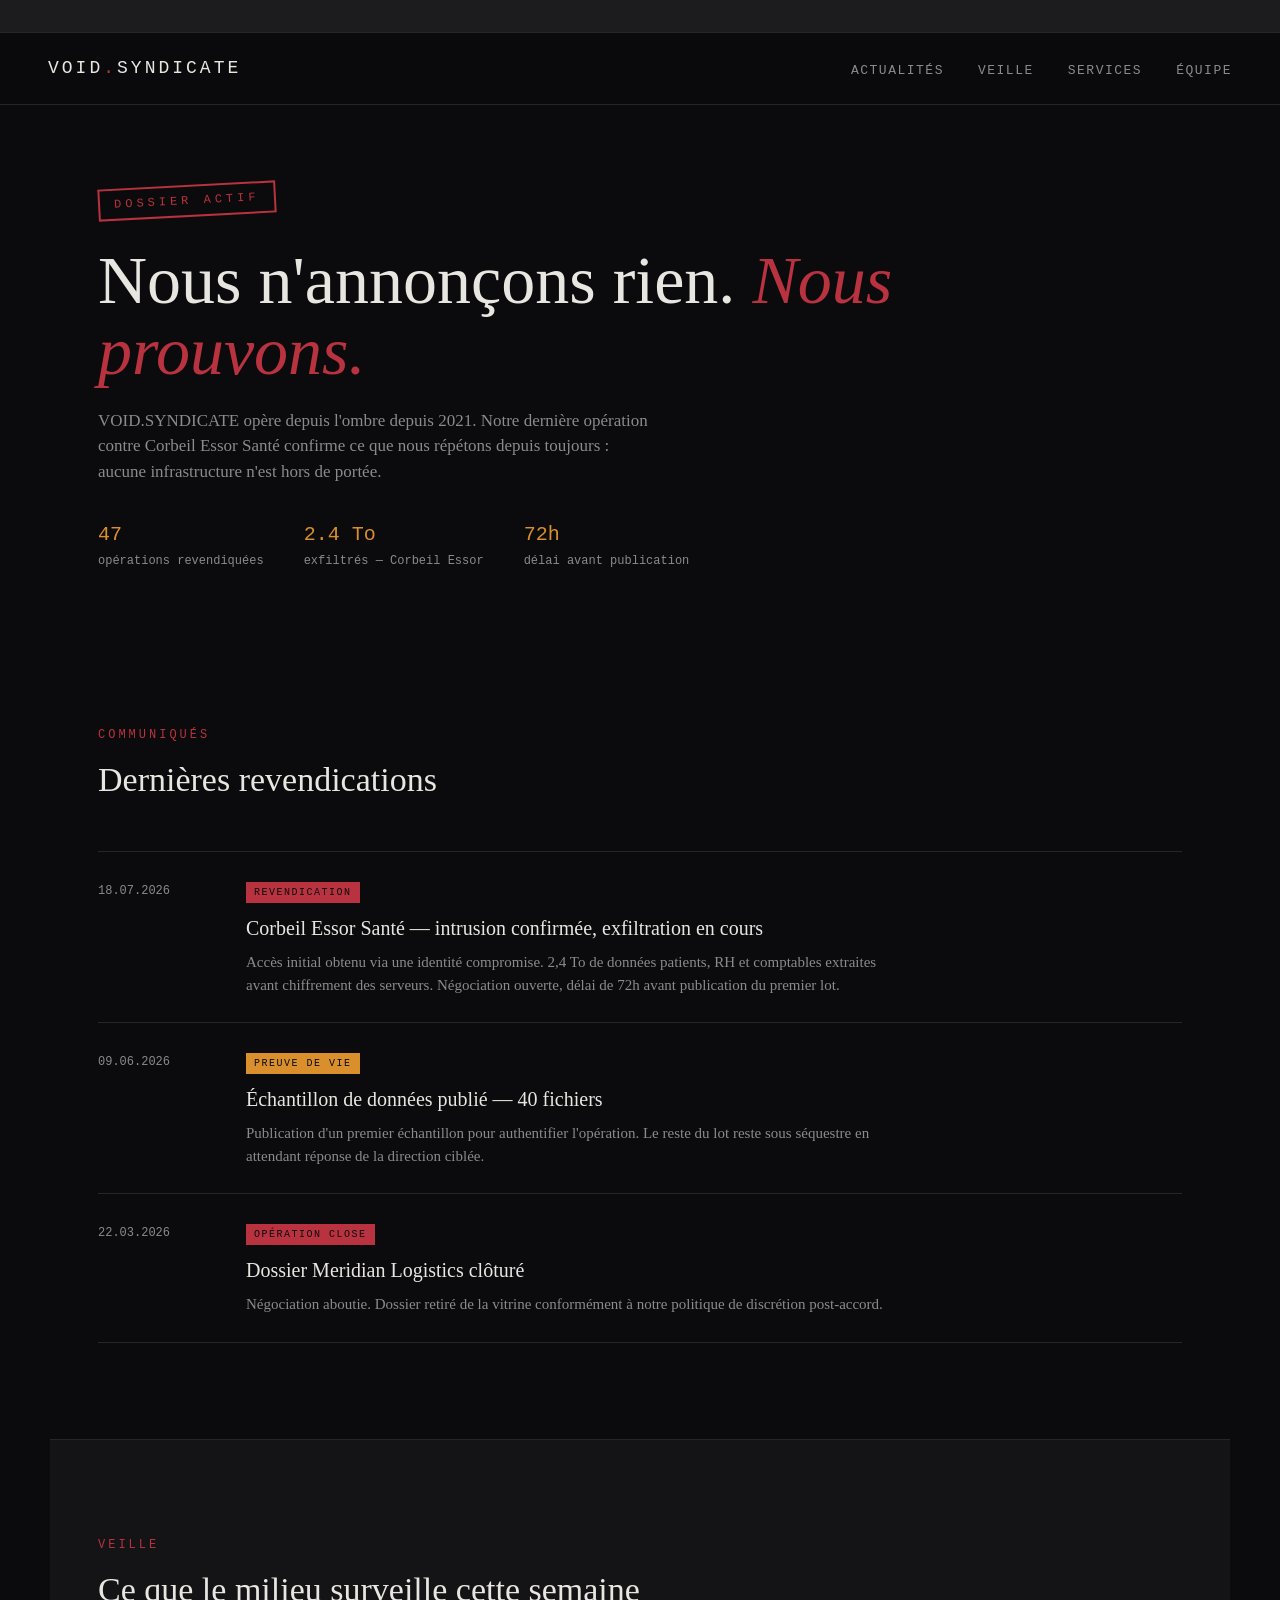
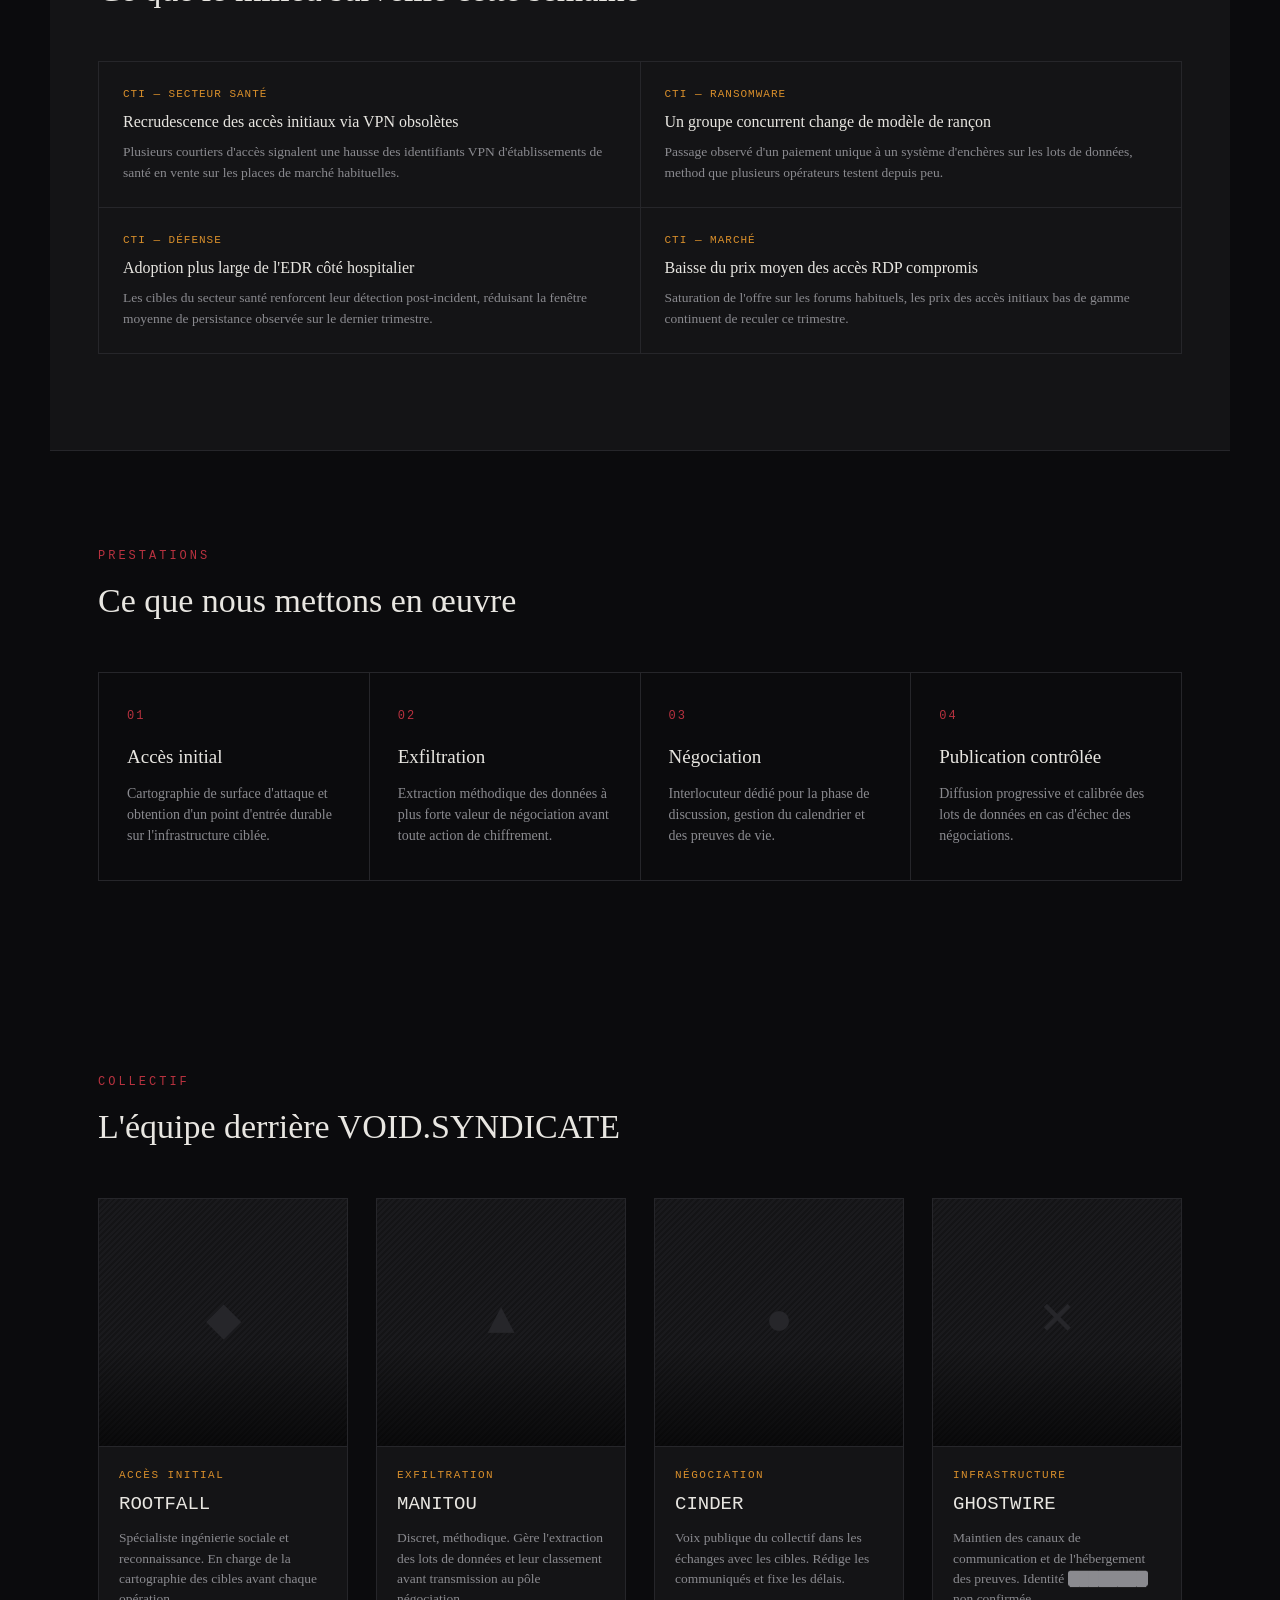
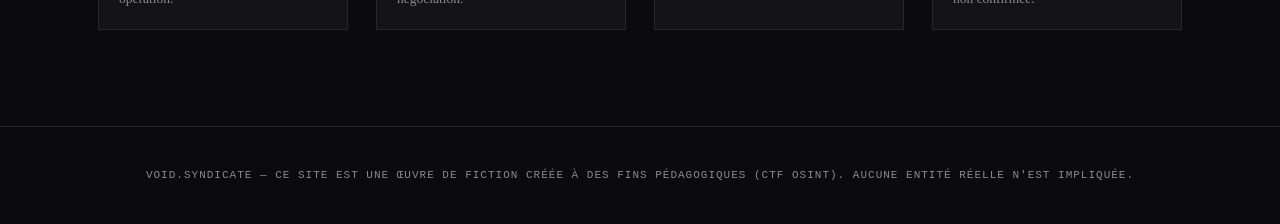
==== void-syndicate.html @ 771a20d2 "Ajout du siteweb de base" ====
<!DOCTYPE html>
<html lang="fr">
<head>
<meta charset="UTF-8">
<title>// VOID.SYNDICATE</title>
<meta name="viewport" content="width=device-width, initial-scale=1">
<style>
  :root{
    --void:#0b0b0d;
    --panel:#141416;
    --line:#26262a;
    --paper:#1c1c1f;
    --bone:#e8e6e1;
    --dim:#8a8a8f;
    --blood:#b8323f;
    --amber:#d98f2b;
  }
  *{box-sizing:border-box;}
  html{scroll-behavior:smooth;}
  body{
    margin:0; background:var(--void); color:var(--bone);
    font-family: Georgia, 'Times New Roman', serif;
    line-height:1.5;
  }
  .mono{ font-family:'Courier New', Courier, monospace; }

  /* ---- top ticker ---- */
  #ticker{
    background:var(--paper); border-bottom:1px solid var(--line);
    overflow:hidden; white-space:nowrap; padding:7px 0;
    font-family:'Courier New', monospace; font-size:12px; color:var(--amber);
    letter-spacing:0.5px;
  }
  #ticker span{ display:inline-block; padding-left:100%; animation:scroll 32s linear infinite; }
  @keyframes scroll{ from{transform:translateX(0);} to{transform:translateX(-100%);} }

  /* ---- nav ---- */
  nav{
    display:flex; align-items:center; justify-content:space-between;
    padding:22px 48px; border-bottom:1px solid var(--line);
    position:sticky; top:0; background:rgba(11,11,13,0.92); backdrop-filter:blur(6px); z-index:50;
  }
  .brand{ font-family:'Courier New',monospace; font-size:18px; letter-spacing:3px; color:var(--bone); }
  .brand span{ color:var(--blood); }
  nav ul{ list-style:none; display:flex; gap:34px; margin:0; padding:0; }
  nav a{ color:var(--dim); text-decoration:none; font-size:13px; letter-spacing:1.5px; text-transform:uppercase; font-family:'Courier New',monospace; transition:color 0.2s; }
  nav a:hover, nav a:focus-visible{ color:var(--bone); }

  section{ padding:96px 48px; max-width:1180px; margin:0 auto; }

  /* ---- hero ---- */
  #hero{ padding-top:80px; padding-bottom:60px; position:relative; }
  .stamp{
    display:inline-block; border:2px solid var(--blood); color:var(--blood);
    font-family:'Courier New',monospace; font-size:12px; letter-spacing:4px;
    padding:5px 14px; transform:rotate(-3deg); margin-bottom:28px;
    text-transform:uppercase;
  }
  #hero h1{
    font-size:clamp(38px,6vw,68px); margin:0 0 20px 0; font-weight:400;
    line-height:1.05; max-width:820px;
  }
  #hero h1 em{ font-style:italic; color:var(--blood); }
  #hero p.lede{ color:var(--dim); max-width:560px; font-size:17px; margin-bottom:36px; }
  .hero-meta{ display:flex; gap:40px; font-family:'Courier New',monospace; font-size:12px; color:var(--dim); flex-wrap:wrap; }
  .hero-meta div span{ display:block; color:var(--amber); font-size:20px; margin-bottom:2px; }

  /* ---- section headers ---- */
  .eyebrow{
    font-family:'Courier New',monospace; font-size:12px; letter-spacing:3px;
    color:var(--blood); text-transform:uppercase; margin-bottom:10px;
  }
  h2.section-title{ font-size:34px; font-weight:400; margin:0 0 46px 0; max-width:640px; }

  /* ---- news / actualités ---- */
  .news-item{
    display:grid; grid-template-columns:120px 1fr; gap:28px;
    padding:26px 0; border-top:1px solid var(--line);
  }
  .news-item:last-child{ border-bottom:1px solid var(--line); }
  .news-date{ font-family:'Courier New',monospace; font-size:12px; color:var(--dim); padding-top:4px; }
  .news-item h3{ margin:0 0 8px 0; font-size:20px; font-weight:400; }
  .news-item h3 a{ color:var(--bone); text-decoration:none; border-bottom:1px solid transparent; }
  .news-item h3 a:hover{ border-bottom-color:var(--blood); }
  .news-item p{ color:var(--dim); margin:0; font-size:15px; max-width:640px; }
  .tag{
    display:inline-block; font-family:'Courier New',monospace; font-size:10px;
    letter-spacing:1.5px; text-transform:uppercase; color:var(--void);
    background:var(--blood); padding:3px 8px; margin-bottom:10px;
  }
  .tag.amber{ background:var(--amber); }

  /* ---- veille cyber feed ---- */
  #veille{ background:var(--panel); border-top:1px solid var(--line); border-bottom:1px solid var(--line); }
  .feed{ display:grid; grid-template-columns:1fr 1fr; gap:1px; background:var(--line); border:1px solid var(--line); }
  .feed-item{ background:var(--panel); padding:24px; }
  .feed-item .src{ font-family:'Courier New',monospace; font-size:11px; color:var(--amber); letter-spacing:1px; margin-bottom:8px; text-transform:uppercase; }
  .feed-item h4{ margin:0 0 8px 0; font-size:16px; font-weight:400; }
  .feed-item p{ margin:0; color:var(--dim); font-size:13.5px; }

  /* ---- services ---- */
  .services-grid{ display:grid; grid-template-columns:repeat(auto-fit,minmax(250px,1fr)); gap:1px; background:var(--line); border:1px solid var(--line); }
  .service{ background:var(--void); padding:34px 28px; transition:background 0.25s; }
  .service:hover{ background:var(--paper); }
  .service .num{ font-family:'Courier New',monospace; color:var(--blood); font-size:12px; letter-spacing:2px; margin-bottom:18px; display:block; }
  .service h3{ margin:0 0 12px 0; font-size:19px; font-weight:400; }
  .service p{ color:var(--dim); font-size:14px; margin:0; }

  /* ---- team ---- */
  .team-grid{ display:grid; grid-template-columns:repeat(auto-fit,minmax(240px,1fr)); gap:28px; }
  .member{ border:1px solid var(--line); background:var(--panel); }
  .avatar{
    aspect-ratio:1/1; position:relative; overflow:hidden;
    background:
      repeating-linear-gradient(135deg, #1a1a1d 0 2px, #141416 2px 4px);
    border-bottom:1px solid var(--line);
    display:flex; align-items:center; justify-content:center;
  }
  .avatar::after{
    content:''; position:absolute; inset:0;
    background:linear-gradient(180deg, transparent 60%, rgba(0,0,0,0.6) 100%);
  }
  .avatar-glyph{ font-family:'Courier New',monospace; font-size:46px; color:var(--line); z-index:1; }
  .member-body{ padding:20px; }
  .member-body .role{ font-family:'Courier New',monospace; font-size:11px; color:var(--amber); letter-spacing:1.5px; text-transform:uppercase; margin-bottom:6px; }
  .member-body h3{ margin:0 0 10px 0; font-size:19px; font-weight:400; font-family:'Courier New',monospace; }
  .member-body p{ margin:0; color:var(--dim); font-size:13.5px; }
  .redact{
    background:var(--dim); color:var(--dim); border-radius:2px; padding:0 2px;
    user-select:none;
  }

  footer{
    border-top:1px solid var(--line); padding:40px 48px; text-align:center;
    font-family:'Courier New',monospace; font-size:11px; color:var(--dim); letter-spacing:1px;
  }

  @media(max-width:720px){
    nav{ padding:18px 22px; } nav ul{ gap:18px; }
    section{ padding:64px 22px; }
    .news-item{ grid-template-columns:1fr; gap:8px; }
    .feed{ grid-template-columns:1fr; }
  }
</style>
</head>
<body>

<div id="ticker" class="mono">
  <span>// FLUX EN DIRECT — VOID.SYNDICATE — REVENDICATION #0047 PUBLIÉE — CIBLE : CORBEIL ESSOR SANTÉ — 2,4 TO EXFILTRÉS — DÉLAI DE NÉGOCIATION : 72H — AUCUN PAIEMENT REÇU À CE JOUR — DONNÉES EN COURS DE PUBLICATION PARTIELLE — RESTEZ CONNECTÉS //</span>
</div>

<nav>
  <div class="brand">VOID<span>.</span>SYNDICATE</div>
  <ul>
    <li><a href="#actus">Actualités</a></li>
    <li><a href="#veille">Veille</a></li>
    <li><a href="#services">Services</a></li>
    <li><a href="#equipe">Équipe</a></li>
  </ul>
</nav>

<section id="hero">
  <div class="stamp mono">Dossier actif</div>
  <h1>Nous n'annonçons rien. <em>Nous prouvons.</em></h1>
  <p class="lede">VOID.SYNDICATE opère depuis l'ombre depuis 2021. Notre dernière opération contre Corbeil Essor Santé confirme ce que nous répétons depuis toujours&nbsp;: aucune infrastructure n'est hors de portée.</p>
  <div class="hero-meta">
    <div><span>47</span>opérations revendiquées</div>
    <div><span>2.4 To</span>exfiltrés — Corbeil Essor</div>
    <div><span>72h</span>délai avant publication</div>
  </div>
</section>

<section id="actus">
  <div class="eyebrow mono">Communiqués</div>
  <h2 class="section-title">Dernières revendications</h2>

  <div class="news-item">
    <div class="news-date mono">18.07.2026</div>
    <div>
      <span class="tag">Revendication</span>
      <h3><a href="#">Corbeil Essor Santé — intrusion confirmée, exfiltration en cours</a></h3>
      <p>Accès initial obtenu via une identité compromise. 2,4 To de données patients, RH et comptables extraites avant chiffrement des serveurs. Négociation ouverte, délai de 72h avant publication du premier lot.</p>
    </div>
  </div>

  <div class="news-item">
    <div class="news-date mono">09.06.2026</div>
    <div>
      <span class="tag amber">Preuve de vie</span>
      <h3><a href="#">Échantillon de données publié — 40 fichiers</a></h3>
      <p>Publication d'un premier échantillon pour authentifier l'opération. Le reste du lot reste sous séquestre en attendant réponse de la direction ciblée.</p>
    </div>
  </div>

  <div class="news-item">
    <div class="news-date mono">22.03.2026</div>
    <div>
      <span class="tag">Opération close</span>
      <h3><a href="#">Dossier Meridian Logistics clôturé</a></h3>
      <p>Négociation aboutie. Dossier retiré de la vitrine conformément à notre politique de discrétion post-accord.</p>
    </div>
  </div>
</section>

<section id="veille">
  <div class="eyebrow mono">Veille</div>
  <h2 class="section-title">Ce que le milieu surveille cette semaine</h2>
  <div class="feed">
    <div class="feed-item">
      <div class="src mono">CTI — Secteur santé</div>
      <h4>Recrudescence des accès initiaux via VPN obsolètes</h4>
      <p>Plusieurs courtiers d'accès signalent une hausse des identifiants VPN d'établissements de santé en vente sur les places de marché habituelles.</p>
    </div>
    <div class="feed-item">
      <div class="src mono">CTI — Ransomware</div>
      <h4>Un groupe concurrent change de modèle de rançon</h4>
      <p>Passage observé d'un paiement unique à un système d'enchères sur les lots de données, method que plusieurs opérateurs testent depuis peu.</p>
    </div>
    <div class="feed-item">
      <div class="src mono">CTI — Défense</div>
      <h4>Adoption plus large de l'EDR côté hospitalier</h4>
      <p>Les cibles du secteur santé renforcent leur détection post-incident, réduisant la fenêtre moyenne de persistance observée sur le dernier trimestre.</p>
    </div>
    <div class="feed-item">
      <div class="src mono">CTI — Marché</div>
      <h4>Baisse du prix moyen des accès RDP compromis</h4>
      <p>Saturation de l'offre sur les forums habituels, les prix des accès initiaux bas de gamme continuent de reculer ce trimestre.</p>
    </div>
  </div>
</section>

<section id="services">
  <div class="eyebrow mono">Prestations</div>
  <h2 class="section-title">Ce que nous mettons en œuvre</h2>
  <div class="services-grid">
    <div class="service">
      <span class="num mono">01</span>
      <h3>Accès initial</h3>
      <p>Cartographie de surface d'attaque et obtention d'un point d'entrée durable sur l'infrastructure ciblée.</p>
    </div>
    <div class="service">
      <span class="num mono">02</span>
      <h3>Exfiltration</h3>
      <p>Extraction méthodique des données à plus forte valeur de négociation avant toute action de chiffrement.</p>
    </div>
    <div class="service">
      <span class="num mono">03</span>
      <h3>Négociation</h3>
      <p>Interlocuteur dédié pour la phase de discussion, gestion du calendrier et des preuves de vie.</p>
    </div>
    <div class="service">
      <span class="num mono">04</span>
      <h3>Publication contrôlée</h3>
      <p>Diffusion progressive et calibrée des lots de données en cas d'échec des négociations.</p>
    </div>
  </div>
</section>

<section id="equipe">
  <div class="eyebrow mono">Collectif</div>
  <h2 class="section-title">L'équipe derrière VOID.SYNDICATE</h2>
  <div class="team-grid">

    <div class="member">
      <div class="avatar"><span class="avatar-glyph">◆</span></div>
      <div class="member-body">
        <div class="role mono">Accès initial</div>
        <h3>ROOTFALL</h3>
        <p>Spécialiste ingénierie sociale et reconnaissance. En charge de la cartographie des cibles avant chaque opération.</p>
      </div>
    </div>

    <div class="member">
      <div class="avatar"><span class="avatar-glyph">▲</span></div>
      <div class="member-body">
        <div class="role mono">Exfiltration</div>
        <h3>MANITOU</h3>
        <p>Discret, méthodique. Gère l'extraction des lots de données et leur classement avant transmission au pôle négociation.</p>
      </div>
    </div>

    <div class="member">
      <div class="avatar"><span class="avatar-glyph">●</span></div>
      <div class="member-body">
        <div class="role mono">Négociation</div>
        <h3>CINDER</h3>
        <p>Voix publique du collectif dans les échanges avec les cibles. Rédige les communiqués et fixe les délais.</p>
      </div>
    </div>

    <div class="member">
      <div class="avatar"><span class="avatar-glyph">✕</span></div>
      <div class="member-body">
        <div class="role mono">Infrastructure</div>
        <h3>GHOSTWIRE</h3>
        <p>Maintien des canaux de communication et de l'hébergement des preuves. Identité <span class="redact">████████</span> non confirmée.</p>
      </div>
    </div>

  </div>
</section>

<footer class="mono">
  VOID.SYNDICATE — CE SITE EST UNE ŒUVRE DE FICTION CRÉÉE À DES FINS PÉDAGOGIQUES (CTF OSINT). AUCUNE ENTITÉ RÉELLE N'EST IMPLIQUÉE.
</footer>

</body>
</html>
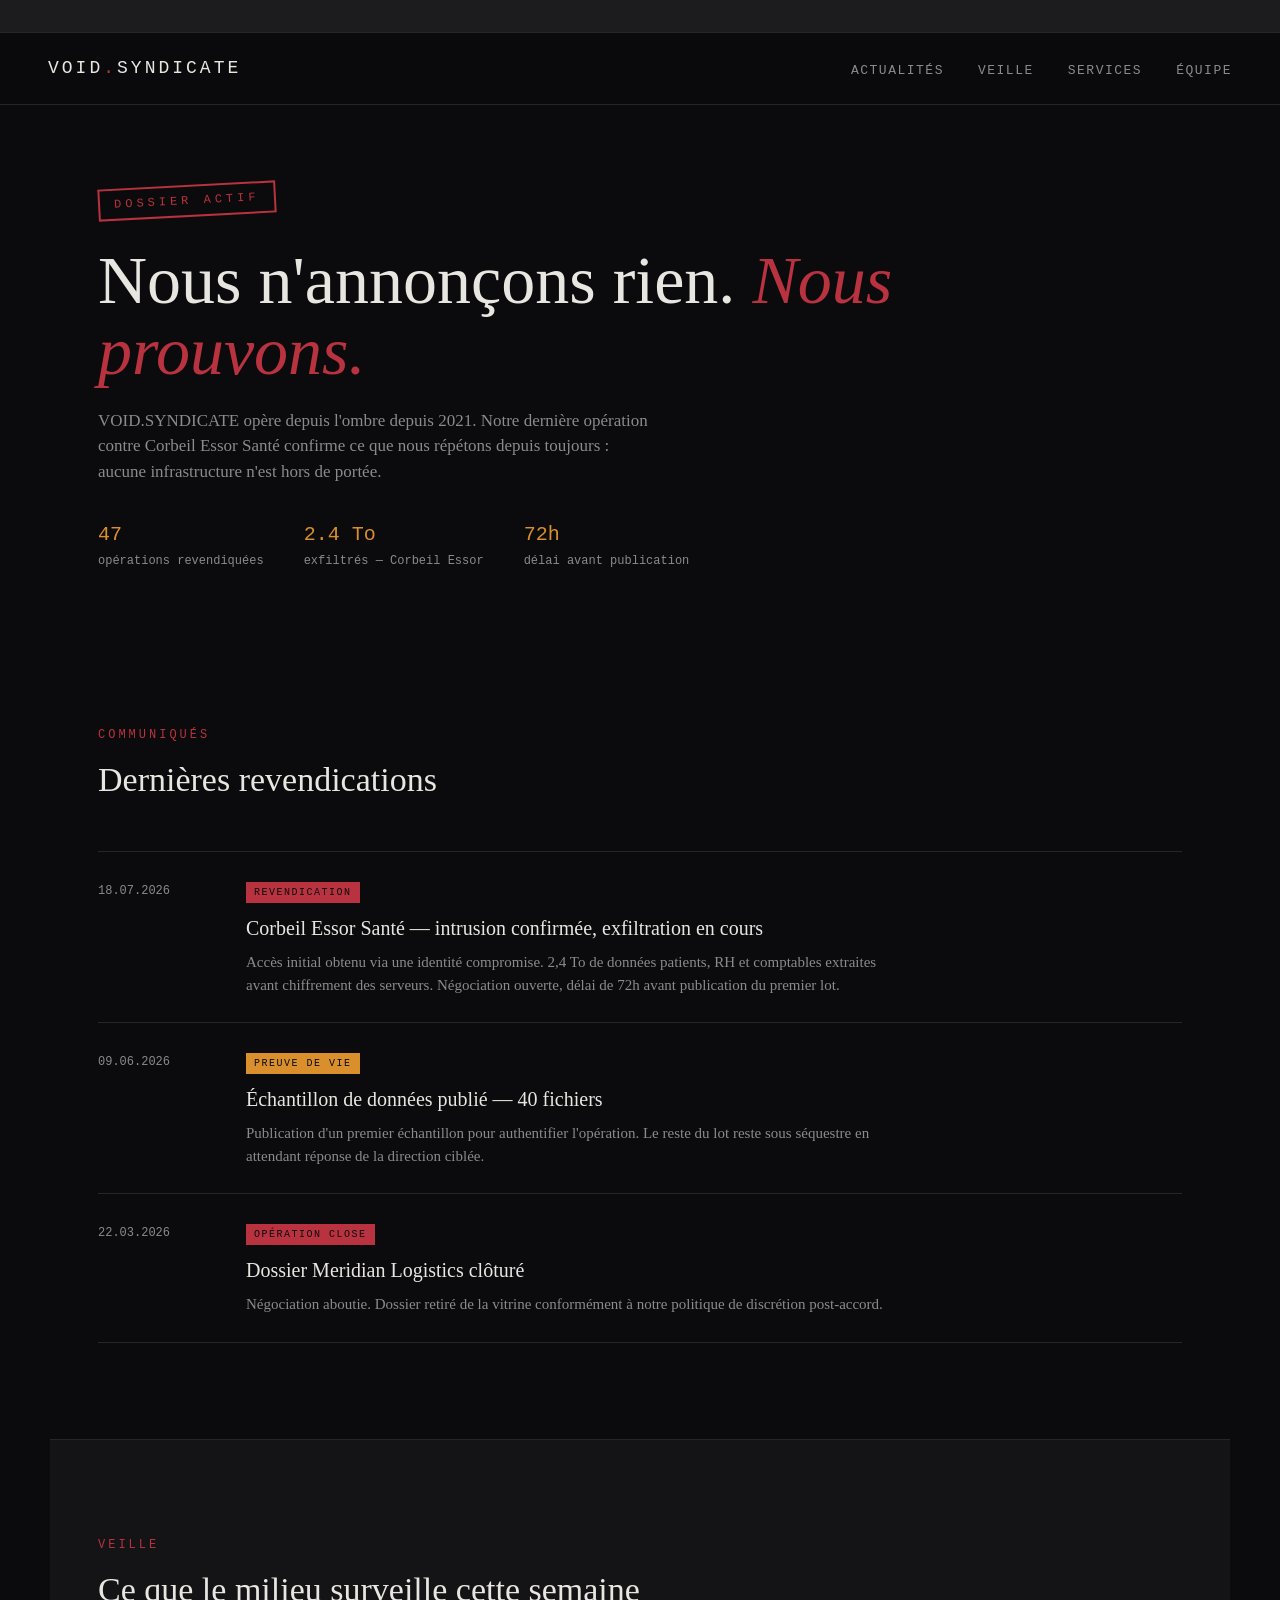
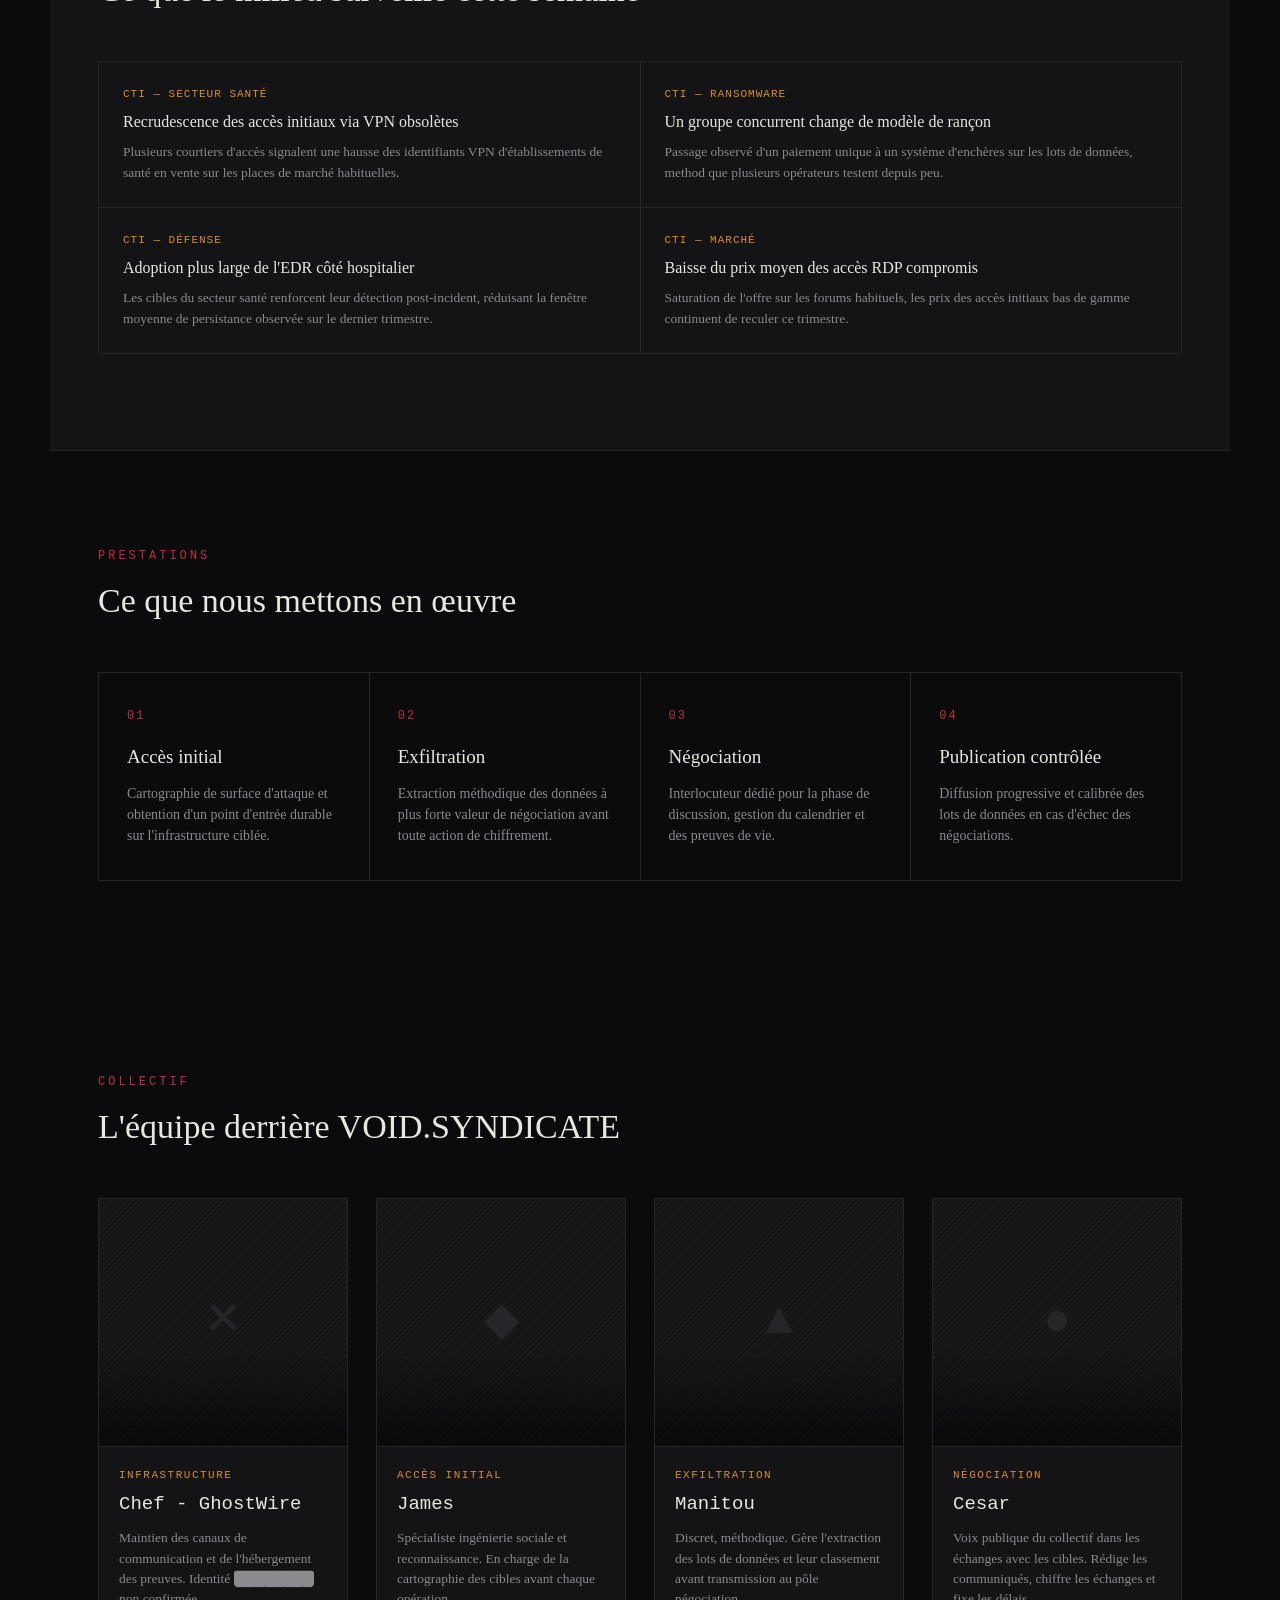
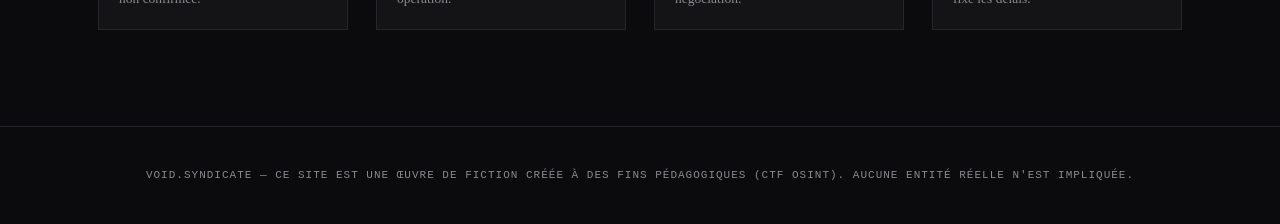
==== commit 97fa4160: "Update void-syndicate.html" ====
--- a/void-syndicate.html
+++ b/void-syndicate.html
@@ -4,144 +4,7 @@
 <meta charset="UTF-8">
 <title>// VOID.SYNDICATE</title>
 <meta name="viewport" content="width=device-width, initial-scale=1">
-<style>
-  :root{
-    --void:#0b0b0d;
-    --panel:#141416;
-    --line:#26262a;
-    --paper:#1c1c1f;
-    --bone:#e8e6e1;
-    --dim:#8a8a8f;
-    --blood:#b8323f;
-    --amber:#d98f2b;
-  }
-  *{box-sizing:border-box;}
-  html{scroll-behavior:smooth;}
-  body{
-    margin:0; background:var(--void); color:var(--bone);
-    font-family: Georgia, 'Times New Roman', serif;
-    line-height:1.5;
-  }
-  .mono{ font-family:'Courier New', Courier, monospace; }
-
-  /* ---- top ticker ---- */
-  #ticker{
-    background:var(--paper); border-bottom:1px solid var(--line);
-    overflow:hidden; white-space:nowrap; padding:7px 0;
-    font-family:'Courier New', monospace; font-size:12px; color:var(--amber);
-    letter-spacing:0.5px;
-  }
-  #ticker span{ display:inline-block; padding-left:100%; animation:scroll 32s linear infinite; }
-  @keyframes scroll{ from{transform:translateX(0);} to{transform:translateX(-100%);} }
-
-  /* ---- nav ---- */
-  nav{
-    display:flex; align-items:center; justify-content:space-between;
-    padding:22px 48px; border-bottom:1px solid var(--line);
-    position:sticky; top:0; background:rgba(11,11,13,0.92); backdrop-filter:blur(6px); z-index:50;
-  }
-  .brand{ font-family:'Courier New',monospace; font-size:18px; letter-spacing:3px; color:var(--bone); }
-  .brand span{ color:var(--blood); }
-  nav ul{ list-style:none; display:flex; gap:34px; margin:0; padding:0; }
-  nav a{ color:var(--dim); text-decoration:none; font-size:13px; letter-spacing:1.5px; text-transform:uppercase; font-family:'Courier New',monospace; transition:color 0.2s; }
-  nav a:hover, nav a:focus-visible{ color:var(--bone); }
-
-  section{ padding:96px 48px; max-width:1180px; margin:0 auto; }
-
-  /* ---- hero ---- */
-  #hero{ padding-top:80px; padding-bottom:60px; position:relative; }
-  .stamp{
-    display:inline-block; border:2px solid var(--blood); color:var(--blood);
-    font-family:'Courier New',monospace; font-size:12px; letter-spacing:4px;
-    padding:5px 14px; transform:rotate(-3deg); margin-bottom:28px;
-    text-transform:uppercase;
-  }
-  #hero h1{
-    font-size:clamp(38px,6vw,68px); margin:0 0 20px 0; font-weight:400;
-    line-height:1.05; max-width:820px;
-  }
-  #hero h1 em{ font-style:italic; color:var(--blood); }
-  #hero p.lede{ color:var(--dim); max-width:560px; font-size:17px; margin-bottom:36px; }
-  .hero-meta{ display:flex; gap:40px; font-family:'Courier New',monospace; font-size:12px; color:var(--dim); flex-wrap:wrap; }
-  .hero-meta div span{ display:block; color:var(--amber); font-size:20px; margin-bottom:2px; }
-
-  /* ---- section headers ---- */
-  .eyebrow{
-    font-family:'Courier New',monospace; font-size:12px; letter-spacing:3px;
-    color:var(--blood); text-transform:uppercase; margin-bottom:10px;
-  }
-  h2.section-title{ font-size:34px; font-weight:400; margin:0 0 46px 0; max-width:640px; }
-
-  /* ---- news / actualités ---- */
-  .news-item{
-    display:grid; grid-template-columns:120px 1fr; gap:28px;
-    padding:26px 0; border-top:1px solid var(--line);
-  }
-  .news-item:last-child{ border-bottom:1px solid var(--line); }
-  .news-date{ font-family:'Courier New',monospace; font-size:12px; color:var(--dim); padding-top:4px; }
-  .news-item h3{ margin:0 0 8px 0; font-size:20px; font-weight:400; }
-  .news-item h3 a{ color:var(--bone); text-decoration:none; border-bottom:1px solid transparent; }
-  .news-item h3 a:hover{ border-bottom-color:var(--blood); }
-  .news-item p{ color:var(--dim); margin:0; font-size:15px; max-width:640px; }
-  .tag{
-    display:inline-block; font-family:'Courier New',monospace; font-size:10px;
-    letter-spacing:1.5px; text-transform:uppercase; color:var(--void);
-    background:var(--blood); padding:3px 8px; margin-bottom:10px;
-  }
-  .tag.amber{ background:var(--amber); }
-
-  /* ---- veille cyber feed ---- */
-  #veille{ background:var(--panel); border-top:1px solid var(--line); border-bottom:1px solid var(--line); }
-  .feed{ display:grid; grid-template-columns:1fr 1fr; gap:1px; background:var(--line); border:1px solid var(--line); }
-  .feed-item{ background:var(--panel); padding:24px; }
-  .feed-item .src{ font-family:'Courier New',monospace; font-size:11px; color:var(--amber); letter-spacing:1px; margin-bottom:8px; text-transform:uppercase; }
-  .feed-item h4{ margin:0 0 8px 0; font-size:16px; font-weight:400; }
-  .feed-item p{ margin:0; color:var(--dim); font-size:13.5px; }
-
-  /* ---- services ---- */
-  .services-grid{ display:grid; grid-template-columns:repeat(auto-fit,minmax(250px,1fr)); gap:1px; background:var(--line); border:1px solid var(--line); }
-  .service{ background:var(--void); padding:34px 28px; transition:background 0.25s; }
-  .service:hover{ background:var(--paper); }
-  .service .num{ font-family:'Courier New',monospace; color:var(--blood); font-size:12px; letter-spacing:2px; margin-bottom:18px; display:block; }
-  .service h3{ margin:0 0 12px 0; font-size:19px; font-weight:400; }
-  .service p{ color:var(--dim); font-size:14px; margin:0; }
-
-  /* ---- team ---- */
-  .team-grid{ display:grid; grid-template-columns:repeat(auto-fit,minmax(240px,1fr)); gap:28px; }
-  .member{ border:1px solid var(--line); background:var(--panel); }
-  .avatar{
-    aspect-ratio:1/1; position:relative; overflow:hidden;
-    background:
-      repeating-linear-gradient(135deg, #1a1a1d 0 2px, #141416 2px 4px);
-    border-bottom:1px solid var(--line);
-    display:flex; align-items:center; justify-content:center;
-  }
-  .avatar::after{
-    content:''; position:absolute; inset:0;
-    background:linear-gradient(180deg, transparent 60%, rgba(0,0,0,0.6) 100%);
-  }
-  .avatar-glyph{ font-family:'Courier New',monospace; font-size:46px; color:var(--line); z-index:1; }
-  .member-body{ padding:20px; }
-  .member-body .role{ font-family:'Courier New',monospace; font-size:11px; color:var(--amber); letter-spacing:1.5px; text-transform:uppercase; margin-bottom:6px; }
-  .member-body h3{ margin:0 0 10px 0; font-size:19px; font-weight:400; font-family:'Courier New',monospace; }
-  .member-body p{ margin:0; color:var(--dim); font-size:13.5px; }
-  .redact{
-    background:var(--dim); color:var(--dim); border-radius:2px; padding:0 2px;
-    user-select:none;
-  }
-
-  footer{
-    border-top:1px solid var(--line); padding:40px 48px; text-align:center;
-    font-family:'Courier New',monospace; font-size:11px; color:var(--dim); letter-spacing:1px;
-  }
-
-  @media(max-width:720px){
-    nav{ padding:18px 22px; } nav ul{ gap:18px; }
-    section{ padding:64px 22px; }
-    .news-item{ grid-template-columns:1fr; gap:8px; }
-    .feed{ grid-template-columns:1fr; }
-  }
-</style>
+<link rel="stylesheet" href="style.css">
 </head>
 <body>
 
@@ -261,11 +124,20 @@
   <h2 class="section-title">L'équipe derrière VOID.SYNDICATE</h2>
   <div class="team-grid">
 
+    <div class="member le-patron">
+      <div class="avatar"><span class="avatar-glyph">✕</span></div>
+      <div class="member-body">
+        <div class="role mono">Infrastructure</div>
+        <h3> Chef - GhostWire</h3>
+        <p>Maintien des canaux de communication et de l'hébergement des preuves. Identité <span class="redact">████████</span> non confirmée.</p>
+      </div>
+    </div>
+
     <div class="member">
       <div class="avatar"><span class="avatar-glyph">◆</span></div>
       <div class="member-body">
         <div class="role mono">Accès initial</div>
-        <h3>ROOTFALL</h3>
+        <h3>James</h3>
         <p>Spécialiste ingénierie sociale et reconnaissance. En charge de la cartographie des cibles avant chaque opération.</p>
       </div>
     </div>
@@ -274,7 +146,7 @@
       <div class="avatar"><span class="avatar-glyph">▲</span></div>
       <div class="member-body">
         <div class="role mono">Exfiltration</div>
-        <h3>MANITOU</h3>
+        <h3>Manitou</h3>
         <p>Discret, méthodique. Gère l'extraction des lots de données et leur classement avant transmission au pôle négociation.</p>
       </div>
     </div>
@@ -283,17 +155,8 @@
       <div class="avatar"><span class="avatar-glyph">●</span></div>
       <div class="member-body">
         <div class="role mono">Négociation</div>
-        <h3>CINDER</h3>
-        <p>Voix publique du collectif dans les échanges avec les cibles. Rédige les communiqués et fixe les délais.</p>
-      </div>
-    </div>
-
-    <div class="member">
-      <div class="avatar"><span class="avatar-glyph">✕</span></div>
-      <div class="member-body">
-        <div class="role mono">Infrastructure</div>
-        <h3>GHOSTWIRE</h3>
-        <p>Maintien des canaux de communication et de l'hébergement des preuves. Identité <span class="redact">████████</span> non confirmée.</p>
+        <h3>Cesar</h3>
+        <p>Voix publique du collectif dans les échanges avec les cibles. Rédige les communiqués, chiffre les échanges et fixe les délais.</p>
       </div>
     </div>
 
--- a/style.css
+++ b/style.css
@@ -0,0 +1,136 @@
+  :root{
+    --void:#0b0b0d;
+    --panel:#141416;
+    --line:#26262a;
+    --paper:#1c1c1f;
+    --bone:#e8e6e1;
+    --dim:#8a8a8f;
+    --blood:#b8323f;
+    --amber:#d98f2b;
+  }
+  *{box-sizing:border-box;}
+  html{scroll-behavior:smooth;}
+  body{
+    margin:0; background:var(--void); color:var(--bone);
+    font-family: Georgia, 'Times New Roman', serif;
+    line-height:1.5;
+  }
+  .mono{ font-family:'Courier New', Courier, monospace; }
+
+  /* ---- top ticker ---- */
+  #ticker{
+    background:var(--paper); border-bottom:1px solid var(--line);
+    overflow:hidden; white-space:nowrap; padding:7px 0;
+    font-family:'Courier New', monospace; font-size:12px; color:var(--amber);
+    letter-spacing:0.5px;
+  }
+  #ticker span{ display:inline-block; padding-left:100%; animation:scroll 32s linear infinite; }
+  @keyframes scroll{ from{transform:translateX(0);} to{transform:translateX(-100%);} }
+
+  /* ---- nav ---- */
+  nav{
+    display:flex; align-items:center; justify-content:space-between;
+    padding:22px 48px; border-bottom:1px solid var(--line);
+    position:sticky; top:0; background:rgba(11,11,13,0.92); backdrop-filter:blur(6px); z-index:50;
+  }
+  .brand{ font-family:'Courier New',monospace; font-size:18px; letter-spacing:3px; color:var(--bone); }
+  .brand span{ color:var(--blood); }
+  nav ul{ list-style:none; display:flex; gap:34px; margin:0; padding:0; }
+  nav a{ color:var(--dim); text-decoration:none; font-size:13px; letter-spacing:1.5px; text-transform:uppercase; font-family:'Courier New',monospace; transition:color 0.2s; }
+  nav a:hover, nav a:focus-visible{ color:var(--bone); }
+
+  section{ padding:96px 48px; max-width:1180px; margin:0 auto; }
+
+  /* ---- hero ---- */
+  #hero{ padding-top:80px; padding-bottom:60px; position:relative; }
+  .stamp{
+    display:inline-block; border:2px solid var(--blood); color:var(--blood);
+    font-family:'Courier New',monospace; font-size:12px; letter-spacing:4px;
+    padding:5px 14px; transform:rotate(-3deg); margin-bottom:28px;
+    text-transform:uppercase;
+  }
+  #hero h1{
+    font-size:clamp(38px,6vw,68px); margin:0 0 20px 0; font-weight:400;
+    line-height:1.05; max-width:820px;
+  }
+  #hero h1 em{ font-style:italic; color:var(--blood); }
+  #hero p.lede{ color:var(--dim); max-width:560px; font-size:17px; margin-bottom:36px; }
+  .hero-meta{ display:flex; gap:40px; font-family:'Courier New',monospace; font-size:12px; color:var(--dim); flex-wrap:wrap; }
+  .hero-meta div span{ display:block; color:var(--amber); font-size:20px; margin-bottom:2px; }
+
+  /* ---- section headers ---- */
+  .eyebrow{
+    font-family:'Courier New',monospace; font-size:12px; letter-spacing:3px;
+    color:var(--blood); text-transform:uppercase; margin-bottom:10px;
+  }
+  h2.section-title{ font-size:34px; font-weight:400; margin:0 0 46px 0; max-width:640px; }
+
+  /* ---- news / actualités ---- */
+  .news-item{
+    display:grid; grid-template-columns:120px 1fr; gap:28px;
+    padding:26px 0; border-top:1px solid var(--line);
+  }
+  .news-item:last-child{ border-bottom:1px solid var(--line); }
+  .news-date{ font-family:'Courier New',monospace; font-size:12px; color:var(--dim); padding-top:4px; }
+  .news-item h3{ margin:0 0 8px 0; font-size:20px; font-weight:400; }
+  .news-item h3 a{ color:var(--bone); text-decoration:none; border-bottom:1px solid transparent; }
+  .news-item h3 a:hover{ border-bottom-color:var(--blood); }
+  .news-item p{ color:var(--dim); margin:0; font-size:15px; max-width:640px; }
+  .tag{
+    display:inline-block; font-family:'Courier New',monospace; font-size:10px;
+    letter-spacing:1.5px; text-transform:uppercase; color:var(--void);
+    background:var(--blood); padding:3px 8px; margin-bottom:10px;
+  }
+  .tag.amber{ background:var(--amber); }
+
+  /* ---- veille cyber feed ---- */
+  #veille{ background:var(--panel); border-top:1px solid var(--line); border-bottom:1px solid var(--line); }
+  .feed{ display:grid; grid-template-columns:1fr 1fr; gap:1px; background:var(--line); border:1px solid var(--line); }
+  .feed-item{ background:var(--panel); padding:24px; }
+  .feed-item .src{ font-family:'Courier New',monospace; font-size:11px; color:var(--amber); letter-spacing:1px; margin-bottom:8px; text-transform:uppercase; }
+  .feed-item h4{ margin:0 0 8px 0; font-size:16px; font-weight:400; }
+  .feed-item p{ margin:0; color:var(--dim); font-size:13.5px; }
+
+  /* ---- services ---- */
+  .services-grid{ display:grid; grid-template-columns:repeat(auto-fit,minmax(250px,1fr)); gap:1px; background:var(--line); border:1px solid var(--line); }
+  .service{ background:var(--void); padding:34px 28px; transition:background 0.25s; }
+  .service:hover{ background:var(--paper); }
+  .service .num{ font-family:'Courier New',monospace; color:var(--blood); font-size:12px; letter-spacing:2px; margin-bottom:18px; display:block; }
+  .service h3{ margin:0 0 12px 0; font-size:19px; font-weight:400; }
+  .service p{ color:var(--dim); font-size:14px; margin:0; }
+
+  /* ---- team ---- */
+  .team-grid{ display:grid; grid-template-columns:repeat(auto-fit,minmax(240px,1fr)); gap:28px; }
+  .member{ border:1px solid var(--line); background:var(--panel); }
+  .avatar{
+    aspect-ratio:1/1; position:relative; overflow:hidden;
+    background:
+      repeating-linear-gradient(135deg, #1a1a1d 0 2px, #141416 2px 4px);
+    border-bottom:1px solid var(--line);
+    display:flex; align-items:center; justify-content:center;
+  }
+  .avatar::after{
+    content:''; position:absolute; inset:0;
+    background:linear-gradient(180deg, transparent 60%, rgba(0,0,0,0.6) 100%);
+  }
+  .avatar-glyph{ font-family:'Courier New',monospace; font-size:46px; color:var(--line); z-index:1; }
+  .member-body{ padding:20px; }
+  .member-body .role{ font-family:'Courier New',monospace; font-size:11px; color:var(--amber); letter-spacing:1.5px; text-transform:uppercase; margin-bottom:6px; }
+  .member-body h3{ margin:0 0 10px 0; font-size:19px; font-weight:400; font-family:'Courier New',monospace; }
+  .member-body p{ margin:0; color:var(--dim); font-size:13.5px; }
+  .redact{
+    background:var(--dim); color:var(--dim); border-radius:2px; padding:0 2px;
+    user-select:none;
+  }
+
+  footer{
+    border-top:1px solid var(--line); padding:40px 48px; text-align:center;
+    font-family:'Courier New',monospace; font-size:11px; color:var(--dim); letter-spacing:1px;
+  }
+
+  @media(max-width:720px){
+    nav{ padding:18px 22px; } nav ul{ gap:18px; }
+    section{ padding:64px 22px; }
+    .news-item{ grid-template-columns:1fr; gap:8px; }
+    .feed{ grid-template-columns:1fr; }
+  }
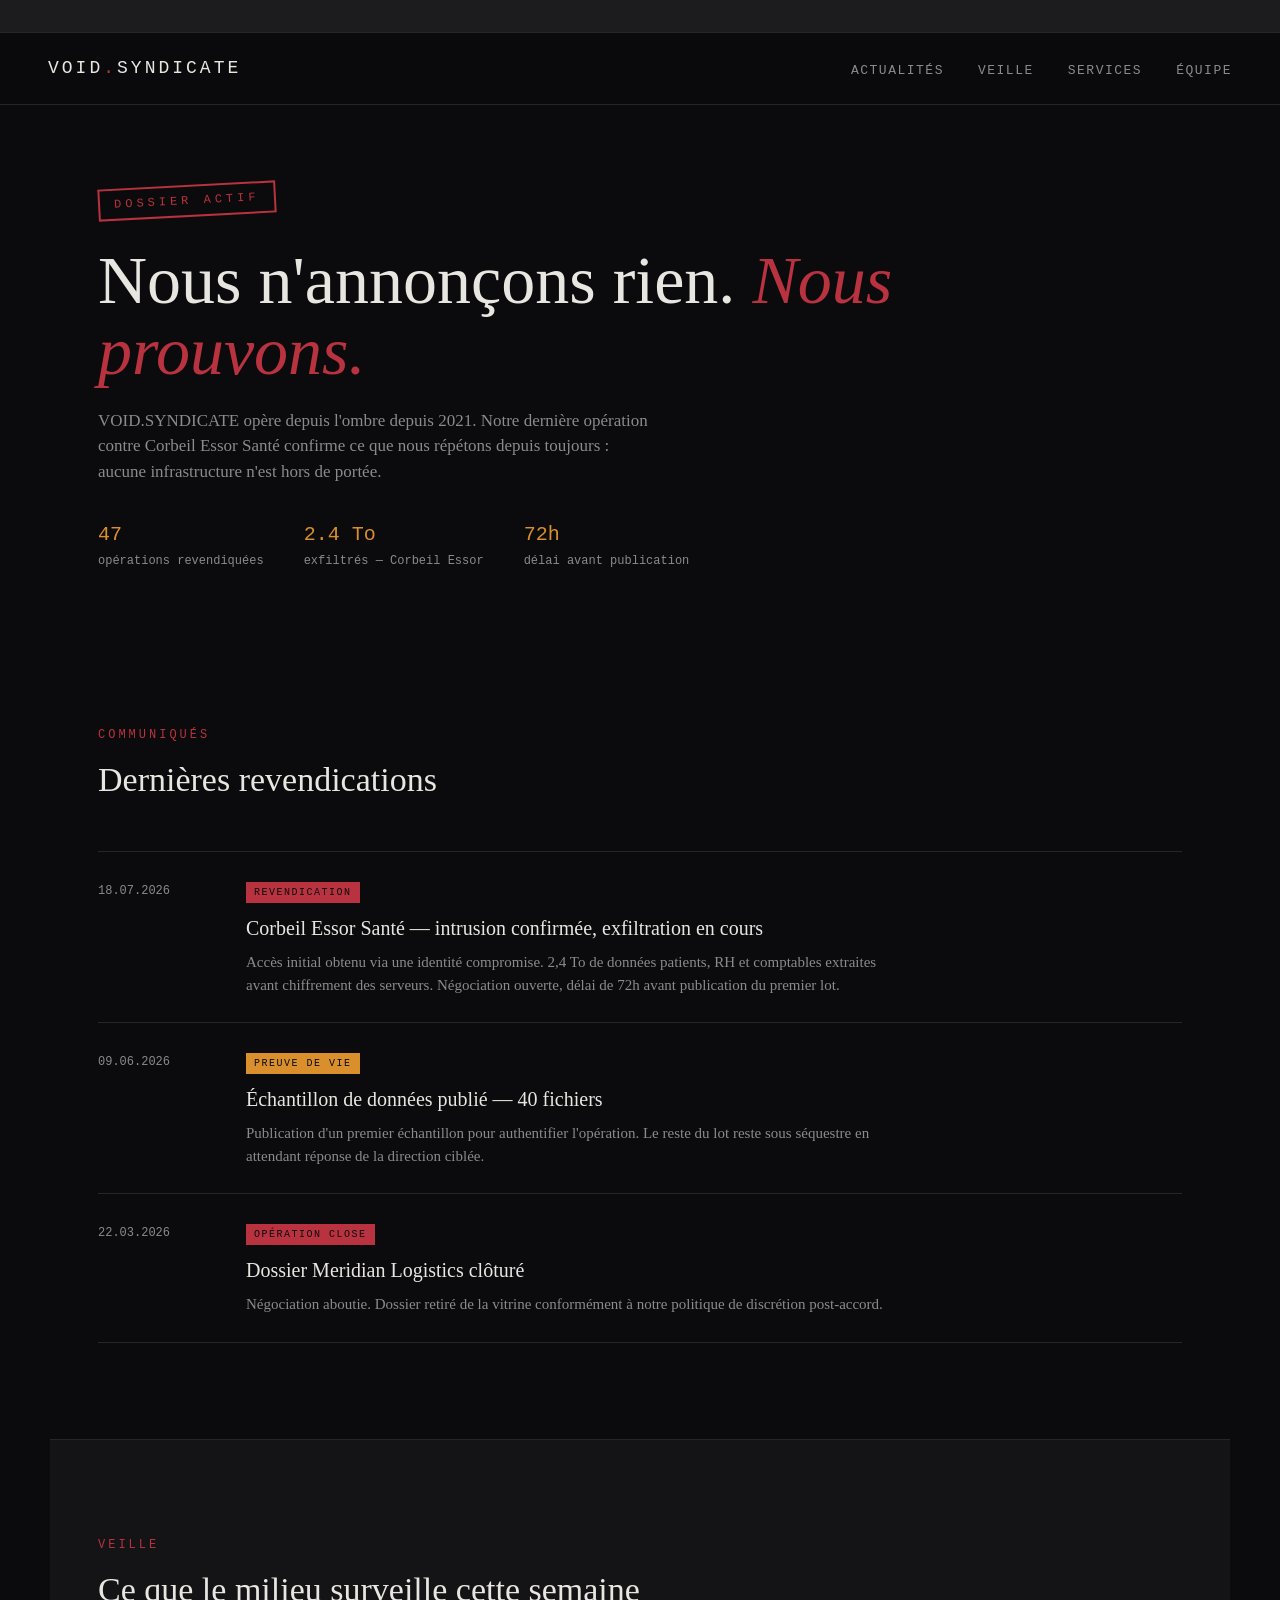
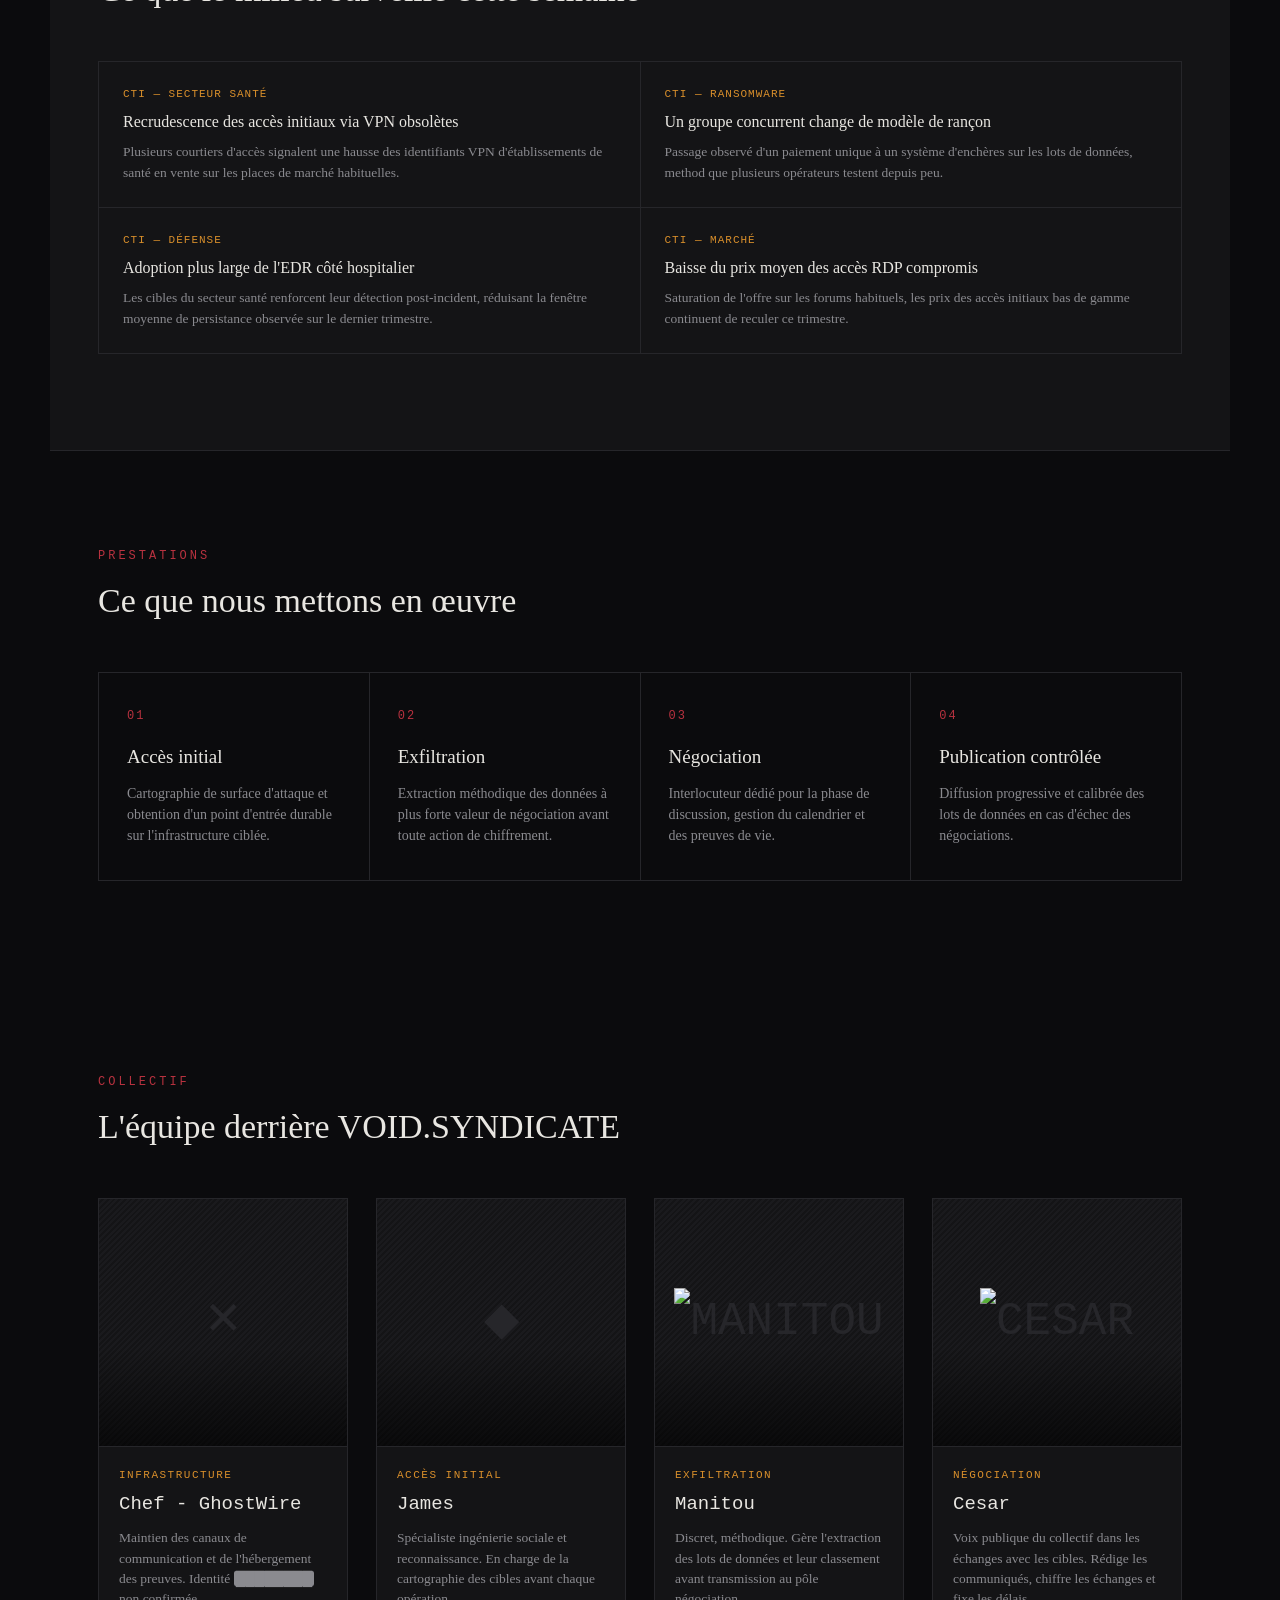
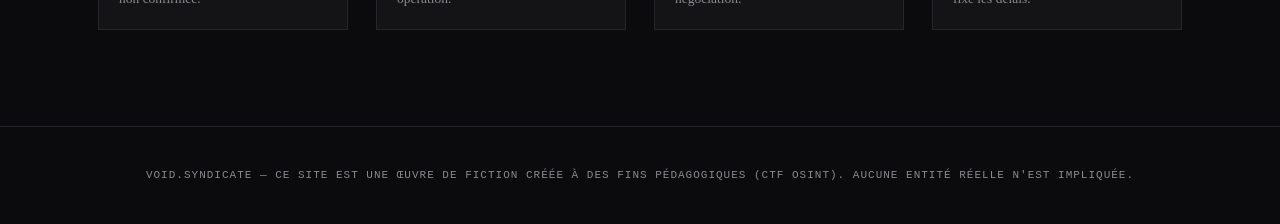
==== commit 722c23b4: "Update void-syndicate.html" ====
--- a/void-syndicate.html
+++ b/void-syndicate.html
@@ -143,7 +143,7 @@
     </div>
 
     <div class="member">
-      <div class="avatar"><span class="avatar-glyph">▲</span></div>
+      <div class="avatar"><span class="avatar-glyph"><img src="assets/team/manitou.jpg" alt="MANITOU"></span></div>
       <div class="member-body">
         <div class="role mono">Exfiltration</div>
         <h3>Manitou</h3>
@@ -152,7 +152,7 @@
     </div>
 
     <div class="member">
-      <div class="avatar"><span class="avatar-glyph">●</span></div>
+      <div class="avatar"><span class="avatar-glyph"><img src="assets/team/cesarine.jpg" alt="CESAR"></span></div>
       <div class="member-body">
         <div class="role mono">Négociation</div>
         <h3>Cesar</h3>
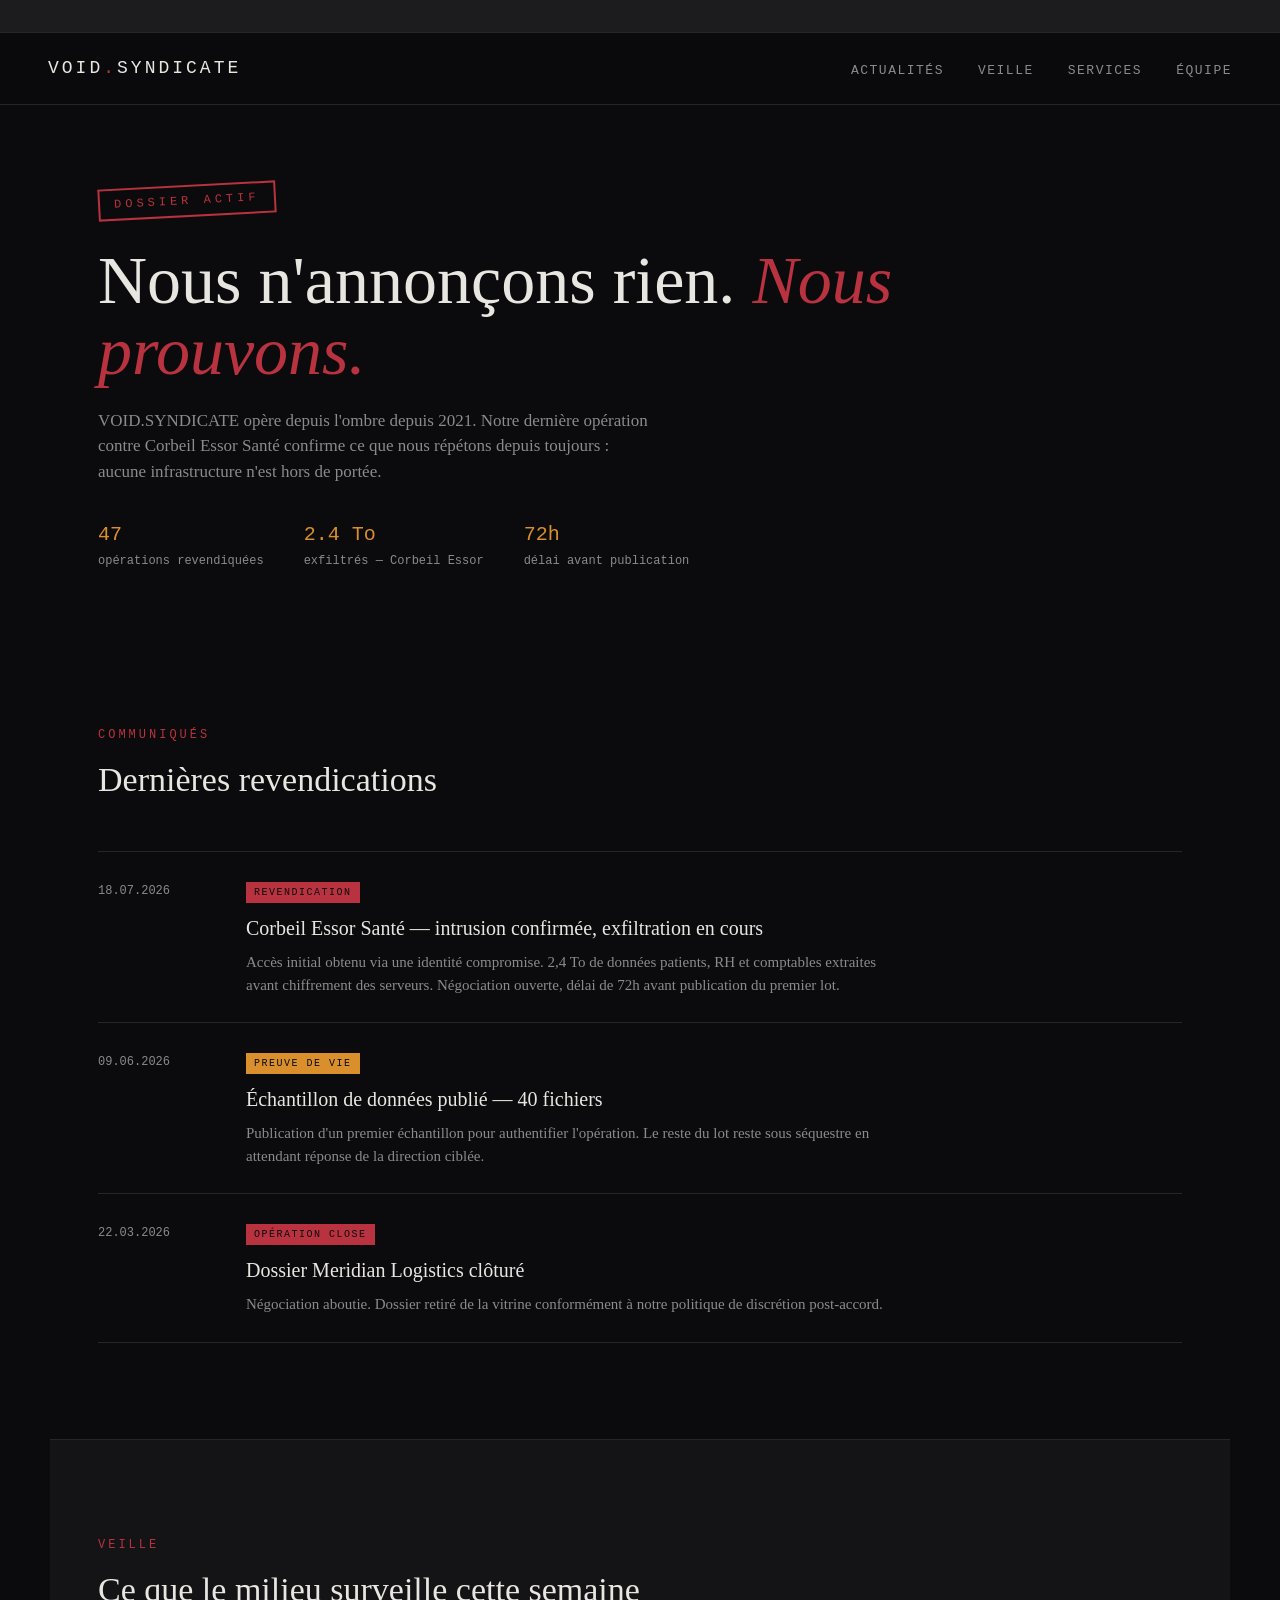
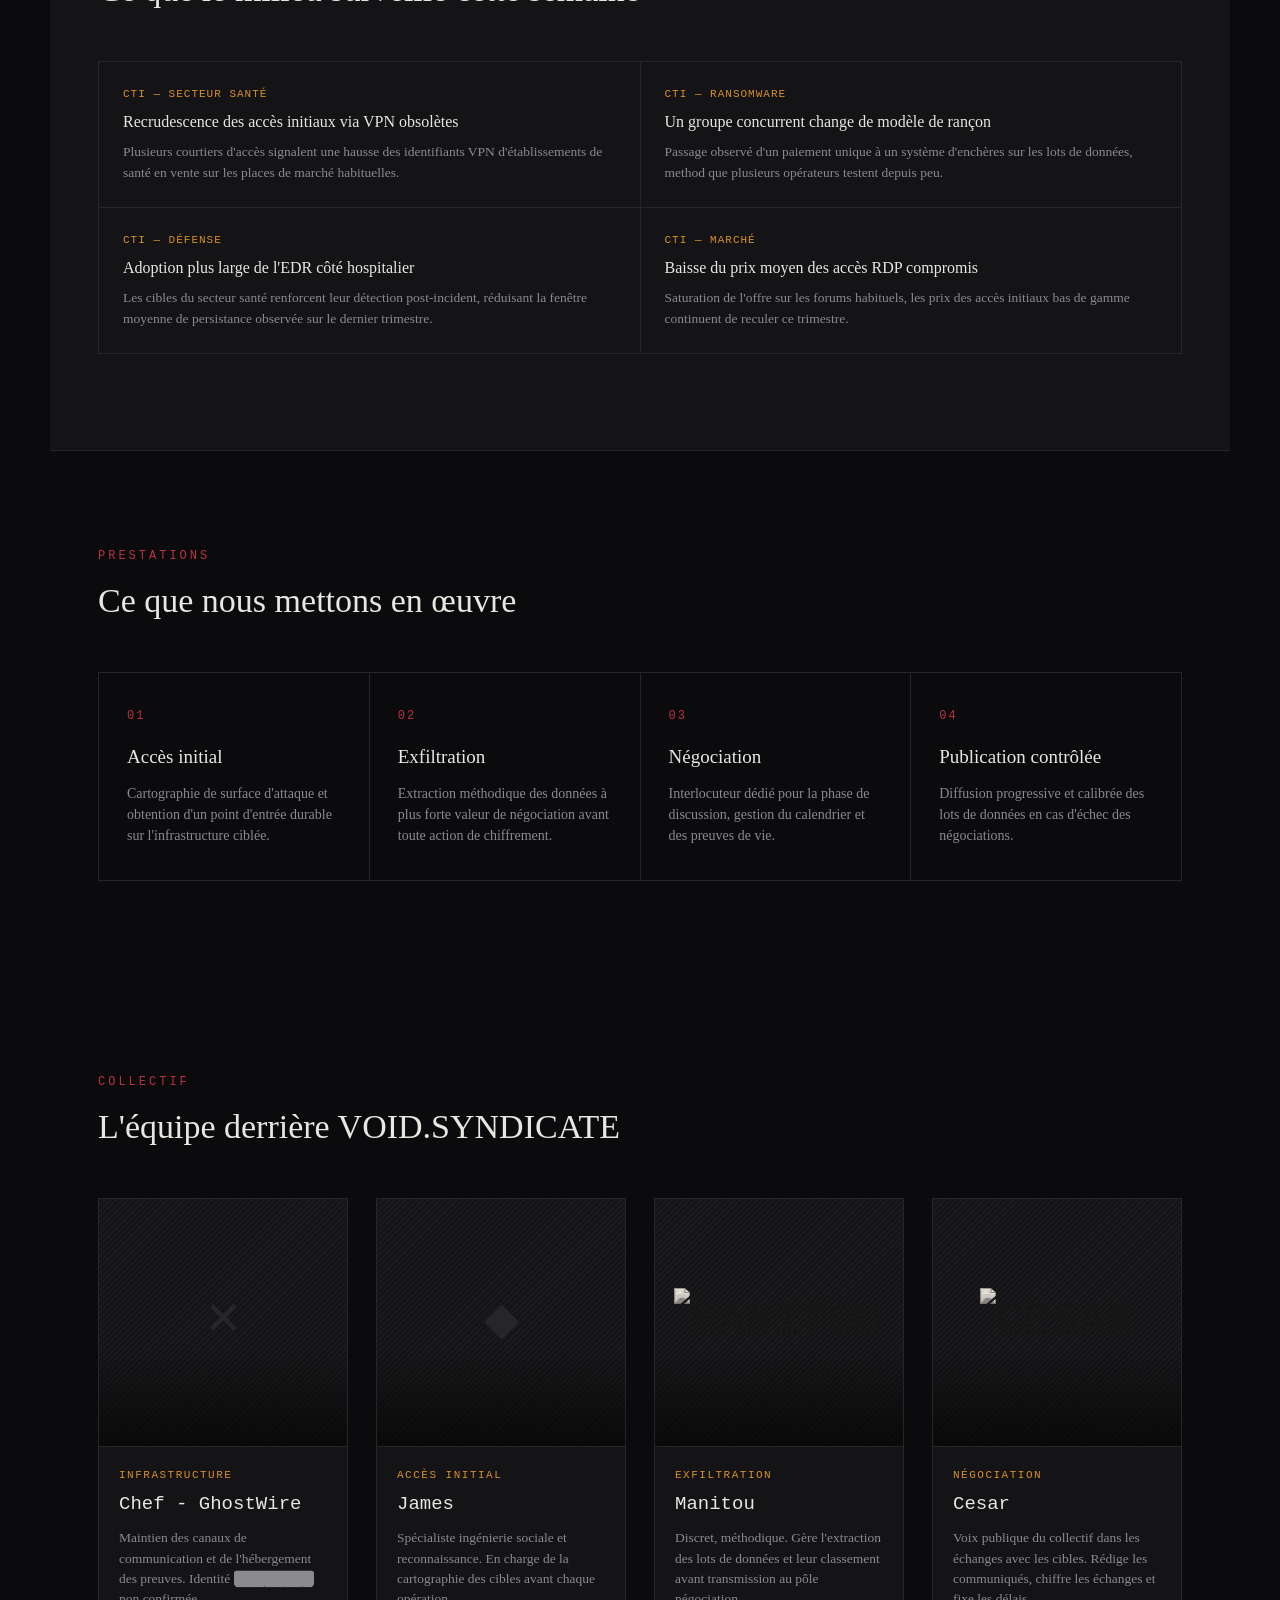
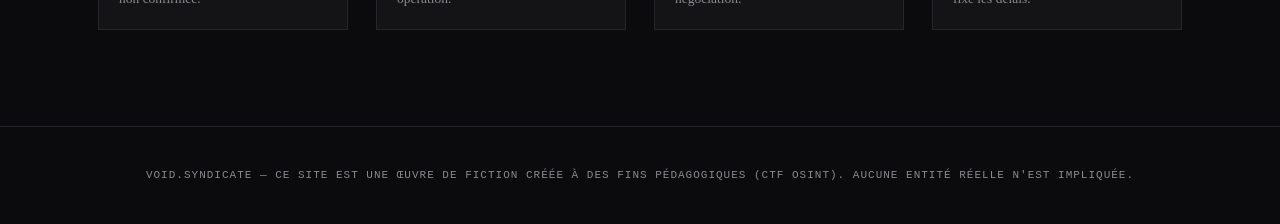
==== commit ad123297: "Update void-syndicate.html" ====
--- a/void-syndicate.html
+++ b/void-syndicate.html
@@ -25,7 +25,7 @@
 <section id="hero">
   <div class="stamp mono">Dossier actif</div>
   <h1>Nous n'annonçons rien. <em>Nous prouvons.</em></h1>
-  <p class="lede">VOID.SYNDICATE opère depuis l'ombre depuis 2021. Notre dernière opération contre Corbeil Essor Santé confirme ce que nous répétons depuis toujours&nbsp;: aucune infrastructure n'est hors de portée.</p>
+  <p class="lede">VOID.SYNDICATE opère depuis l'ombre depuis <!--03/10/-->2021. Notre dernière opération contre Corbeil Essor Santé confirme ce que nous répétons depuis toujours&nbsp;: aucune infrastructure n'est hors de portée.</p>
   <div class="hero-meta">
     <div><span>47</span>opérations revendiquées</div>
     <div><span>2.4 To</span>exfiltrés — Corbeil Essor</div>
--- a/style.css
+++ b/style.css
@@ -112,6 +112,13 @@
   .avatar::after{
     content:''; position:absolute; inset:0;
     background:linear-gradient(180deg, transparent 60%, rgba(0,0,0,0.6) 100%);
+    z-index:1;
+  }
+  .avatar img{
+    width:100%; height:100%; object-fit:cover; object-position:center;
+    filter:grayscale(1) contrast(1.15) brightness(0.85) sepia(0.15);
+    mix-blend-mode:luminosity;
+    display:block;
   }
   .avatar-glyph{ font-family:'Courier New',monospace; font-size:46px; color:var(--line); z-index:1; }
   .member-body{ padding:20px; }
